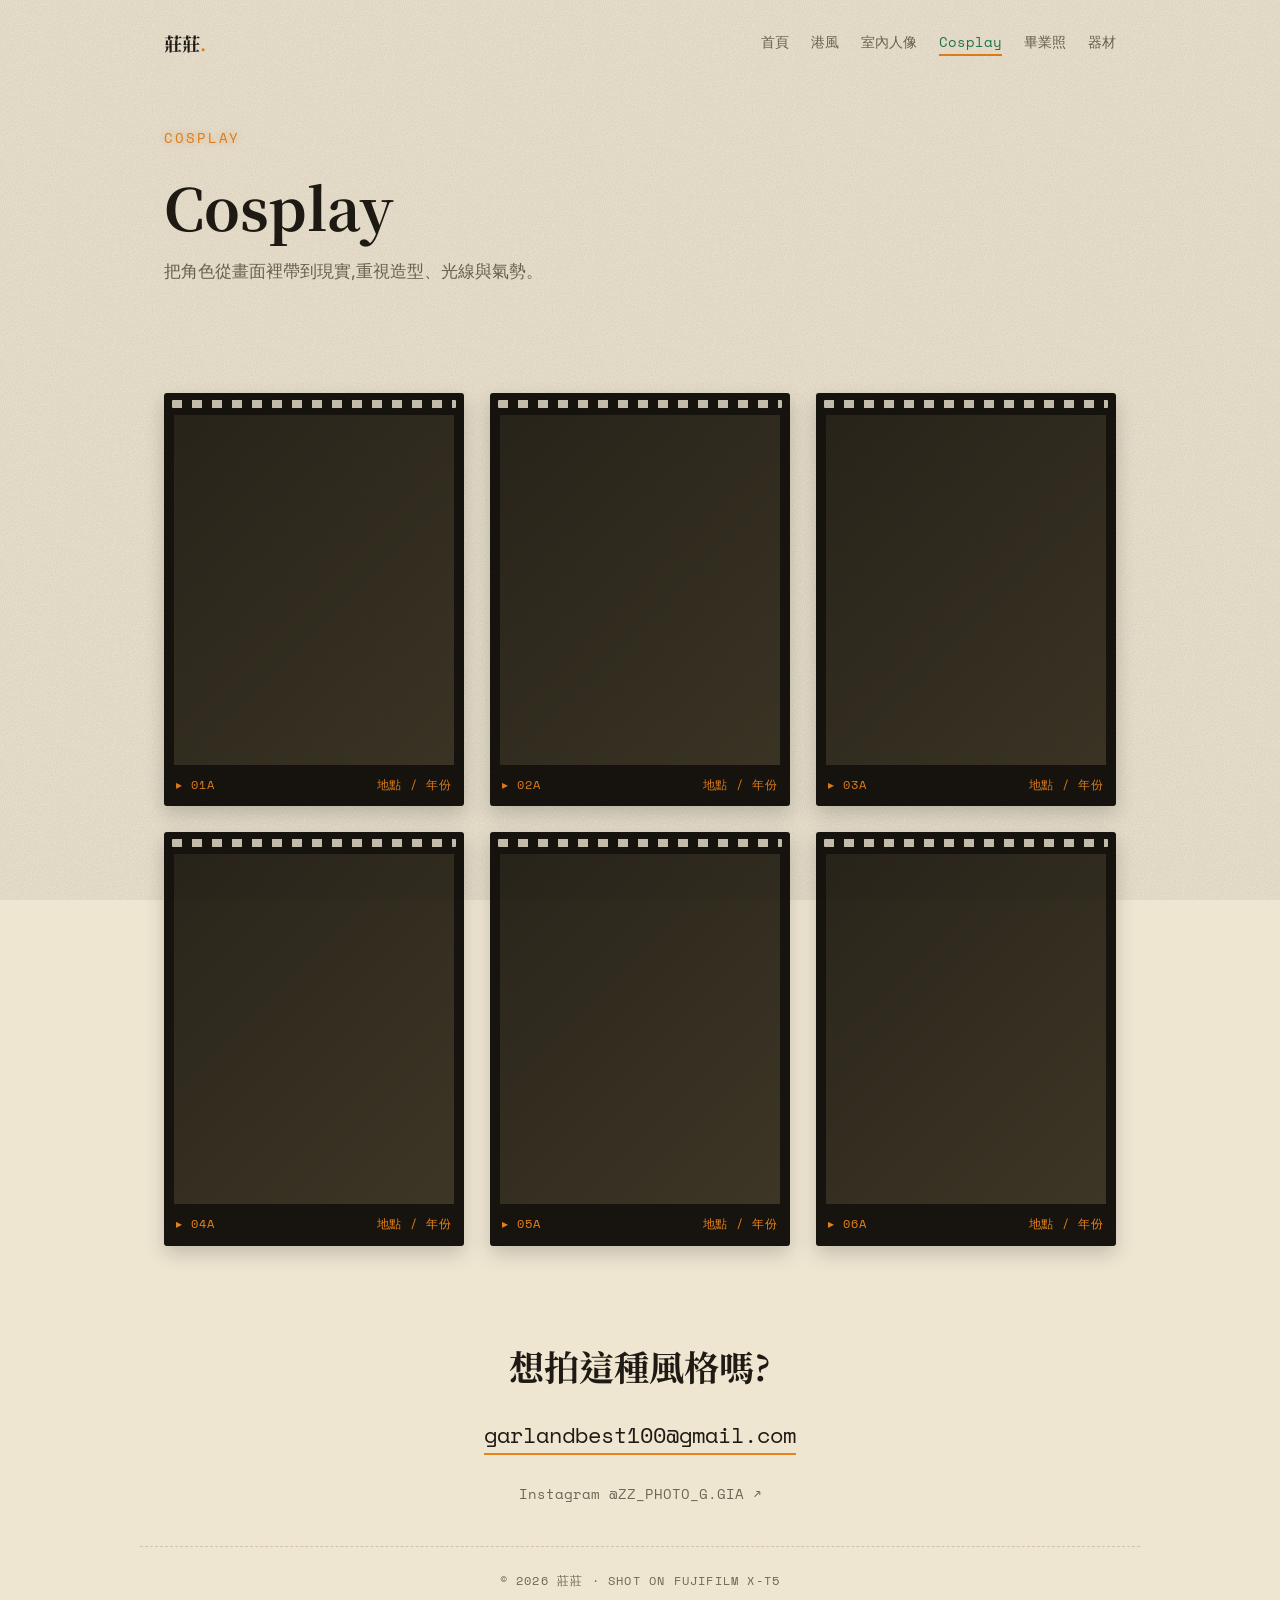
==== cosplay.html @ 4341ff83 "Add files via upload" ====
﻿<!doctype html>
<html lang="zh-Hant">
<head>
<meta charset="utf-8">
<meta name="viewport" content="width=device-width, initial-scale=1">
<title>Cosplay — 莊莊攝影作品集</title>
<meta name="description" content="莊莊的人像攝影作品集">
<link rel="preconnect" href="https://fonts.googleapis.com">
<link rel="preconnect" href="https://fonts.gstatic.com" crossorigin>
<link href="https://fonts.googleapis.com/css2?family=Inter:wght@400;500;600&family=Space+Mono&family=Noto+Serif+TC:wght@500;700&display=swap" rel="stylesheet">
<link rel="stylesheet" href="style.css">
</head>
<body>

<nav class="nav">
  <a class="logo" href="index.html">莊莊<span>.</span></a>
  <div class="links">
    <a href="index.html" >首頁</a>
    <a href="hk.html" >港風</a>
    <a href="indoor.html" >室內人像</a>
    <a href="cosplay.html" class="active">Cosplay</a>
    <a href="graduation.html" >畢業照</a>
    <a href="gear.html" >器材</a>
  </div>
</nav>
<header class="page-head">
  <p class="eyebrow">COSPLAY</p>
  <h1>Cosplay</h1>
  <p class="lead">把角色從畫面裡帶到現實,重視造型、光線與氣勢。</p>
</header>

<main>
  <section class="tight">
    <div class="gallery">
      <figure><div class="frame"><img src="images/cosplay/1.jpg" alt="Cosplay 01" loading="lazy" onerror="this.remove()"></div><figcaption><span>▸ 01A</span><span>地點 / 年份</span></figcaption></figure>
      <figure><div class="frame"><img src="images/cosplay/2.jpg" alt="Cosplay 02" loading="lazy" onerror="this.remove()"></div><figcaption><span>▸ 02A</span><span>地點 / 年份</span></figcaption></figure>
      <figure><div class="frame"><img src="images/cosplay/3.jpg" alt="Cosplay 03" loading="lazy" onerror="this.remove()"></div><figcaption><span>▸ 03A</span><span>地點 / 年份</span></figcaption></figure>
      <figure><div class="frame"><img src="images/cosplay/4.jpg" alt="Cosplay 04" loading="lazy" onerror="this.remove()"></div><figcaption><span>▸ 04A</span><span>地點 / 年份</span></figcaption></figure>
      <figure><div class="frame"><img src="images/cosplay/5.jpg" alt="Cosplay 05" loading="lazy" onerror="this.remove()"></div><figcaption><span>▸ 05A</span><span>地點 / 年份</span></figcaption></figure>
      <figure><div class="frame"><img src="images/cosplay/6.jpg" alt="Cosplay 06" loading="lazy" onerror="this.remove()"></div><figcaption><span>▸ 06A</span><span>地點 / 年份</span></figcaption></figure>
    </div>
  </section>

  <section class="contact small">
    <h2>想拍這種風格嗎?</h2>
    <a class="mail" href="mailto:garlandbest100@gmail.com">garlandbest100@gmail.com</a>
    <div class="social">
      <a href="https://www.instagram.com/ZZ_PHOTO_G.GIA/" target="_blank" rel="noopener">Instagram @ZZ_PHOTO_G.GIA ↗</a>
    </div>
  </section>
</main>
<footer>© 2026 莊莊 · SHOT ON FUJIFILM X-T5</footer>
</body>
</html>
---- style.css ----
/* 富士底片風:暖紙色、富士綠、日期印記橘、底片顆粒 */
:root {
  --bg: #efe6d2;
  --fg: #1f1b14;
  --muted: #6e6552;
  --line: #cfc3a8;
  --accent: #1f7a4d;   /* Fuji green */
  --stamp: #e8821a;    /* 底片日期印記橘 */
  --film: #17140f;
}
@media (prefers-color-scheme: dark) {
  :root {
    --bg: #15130e;
    --fg: #efe6d2;
    --muted: #a09677;
    --line: #34301f;
    --accent: #3fb680;
    --stamp: #f29a3c;
    --film: #0a0907;
  }
}

* { box-sizing: border-box; }
html { scroll-behavior: smooth; }
body {
  margin: 0;
  background: var(--bg);
  color: var(--fg);
  font-family: "Inter", "Noto Sans TC", "Microsoft JhengHei", system-ui, sans-serif;
  line-height: 1.7;
  -webkit-font-smoothing: antialiased;
}
/* 底片顆粒 */
body::before {
  content: "";
  position: fixed;
  inset: 0;
  pointer-events: none;
  z-index: 100;
  opacity: .12;
  mix-blend-mode: multiply;
  background-image: url("data:image/svg+xml;utf8,<svg xmlns='http://www.w3.org/2000/svg' width='200' height='200'><filter id='n'><feTurbulence type='fractalNoise' baseFrequency='.9' numOctaves='2' stitchTiles='stitch'/><feColorMatrix values='0 0 0 0 0  0 0 0 0 0  0 0 0 0 0  0 0 0 .9 0'/></filter><rect width='100%' height='100%' filter='url(%23n)'/></svg>");
}
@media (prefers-color-scheme: dark) {
  body::before { mix-blend-mode: screen; opacity: .06; }
}
a { color: inherit; text-decoration: none; }
ul { list-style: none; margin: 0; padding: 0; }

.nav, .hero, main, footer {
  max-width: 1000px;
  margin: 0 auto;
  padding-left: 24px;
  padding-right: 24px;
}
.mono, .eyebrow, .section-head span, .gallery figcaption, .skills li, footer {
  font-family: "Space Mono", "Courier New", monospace;
}

/* Nav */
.nav {
  display: flex;
  justify-content: space-between;
  align-items: center;
  padding-top: 28px;
  padding-bottom: 28px;
}
.logo { font-family: "Noto Serif TC", serif; font-weight: 700; font-size: 1.15rem; }
.logo span { color: var(--stamp); }
.links { display: flex; gap: 28px; font-family: "Space Mono", monospace; font-size: 0.85rem; color: var(--muted); }
.links a:hover { color: var(--accent); }

/* Hero */
.hero { padding-top: 60px; padding-bottom: 90px; }
.avatar {
  width: 124px;
  height: 124px;
  object-fit: cover;
  display: block;
  margin-bottom: 30px;
  padding: 6px 6px 22px;          /* 拍立得相框 */
  background: #fbf7ec;
  box-shadow: 0 6px 18px rgba(0,0,0,.25);
  transform: rotate(-3deg);
  box-sizing: content-box;
}
.eyebrow {
  color: var(--stamp);
  font-size: 0.85rem;
  letter-spacing: 0.14em;
  margin: 0 0 22px;
  text-shadow: 0 0 6px rgba(232,130,26,.45);   /* 日期印記微光 */
}
.hero h1 {
  font-family: "Noto Serif TC", serif;
  font-weight: 700;
  font-size: clamp(2.2rem, 6vw, 4.1rem);
  line-height: 1.22;
  letter-spacing: -0.01em;
  margin: 0 0 26px;
}
.hero h1 em { font-style: normal; color: var(--accent); }
.lead { max-width: 540px; color: var(--muted); font-size: 1.08rem; margin: 0 0 34px; }
.cta { display: flex; gap: 12px; flex-wrap: wrap; }
.btn {
  padding: 12px 26px;
  border: 1.5px solid var(--fg);
  border-radius: 4px;
  font-weight: 500;
  transition: transform .2s, background .2s, color .2s, border-color .2s;
}
.btn:hover { transform: translateY(-2px); border-color: var(--accent); color: var(--accent); }
.btn.primary { background: var(--accent); border-color: var(--accent); color: #f7f1e1; }
.btn.primary:hover { background: var(--fg); border-color: var(--fg); color: var(--bg); }

/* Sections */
section { padding: 56px 0; }
.section-head {
  display: flex;
  justify-content: space-between;
  align-items: baseline;
  border-bottom: 2px solid var(--fg);
  padding-bottom: 12px;
}
.section-head h2 { font-family: "Noto Serif TC", serif; font-size: 1.6rem; margin: 0; }
.section-head span { color: var(--stamp); font-size: 0.8rem; letter-spacing: 0.1em; }

/* Gallery:底片格 */
.gallery {
  display: grid;
  grid-template-columns: repeat(auto-fill, minmax(260px, 1fr));
  gap: 26px;
  padding-top: 30px;
}
.gallery figure {
  position: relative;
  margin: 0;
  background: var(--film);
  padding: 22px 10px 10px;       /* 上方留給齒孔 */
  border-radius: 3px;
  box-shadow: 0 8px 20px rgba(0,0,0,.18);
  transition: transform .3s;
}
.gallery figure:hover { transform: translateY(-4px) rotate(-.6deg); }
/* 齒孔 */
.gallery figure::before {
  content: "";
  position: absolute;
  top: 7px; left: 8px; right: 8px;
  height: 8px;
  background: repeating-linear-gradient(90deg, #efe6d2 0 10px, transparent 10px 20px);
  border-radius: 1px;
  opacity: .85;
}
.gallery .frame {
  aspect-ratio: 4 / 5;
  overflow: hidden;
  background: linear-gradient(135deg, #2a251b, #3d3626);
}
.gallery img {
  width: 100%;
  height: 100%;
  object-fit: cover;
  display: block;
  filter: saturate(1.06) contrast(1.04) sepia(.1);
}
.gallery figcaption {
  padding: 10px 2px 2px;
  font-size: 0.72rem;
  letter-spacing: 0.08em;
  color: var(--stamp);
  display: flex;
  justify-content: space-between;
}

/* Nav 多頁 */
.links { flex-wrap: wrap; justify-content: flex-end; gap: 8px 22px; }
.links a.active { color: var(--accent); border-bottom: 2px solid var(--stamp); }

/* 分類頁標題 */
.page-head { max-width: 1000px; margin: 0 auto; padding: 40px 24px 20px; }
.page-head h1 {
  font-family: "Noto Serif TC", serif;
  font-size: clamp(2.2rem, 6vw, 3.6rem);
  line-height: 1.2;
  margin: 0 0 14px;
}
section.tight { padding: 24px 0 40px; }
.contact.small { padding: 50px 0 40px; }
.contact.small h2 { font-size: clamp(1.5rem, 4vw, 2.2rem); }

/* 首頁分類卡 */
.cats {
  display: grid;
  grid-template-columns: repeat(auto-fill, minmax(220px, 1fr));
  gap: 22px;
  padding-top: 28px;
}
.cat {
  background: var(--film);
  padding: 10px 10px 0;
  border-radius: 3px;
  box-shadow: 0 8px 20px rgba(0,0,0,.18);
  color: #efe6d2;
  transition: transform .3s;
}
.cat:hover { transform: translateY(-4px) rotate(-.6deg); }
.cat .cover {
  aspect-ratio: 4 / 5;
  overflow: hidden;
  background: linear-gradient(135deg, #2a251b, #3d3626);
}
.cat .cover img { width: 100%; height: 100%; object-fit: cover; display: block; filter: saturate(1.06) contrast(1.04) sepia(.1); }
.cat-info { display: flex; align-items: baseline; gap: 10px; padding: 12px 2px 14px; }
.cat-info .num { font-family: "Space Mono", monospace; color: var(--stamp); font-size: 0.75rem; }
.cat-info h3 { font-family: "Noto Serif TC", serif; margin: 0; font-size: 1.15rem; flex: 1; }
.cat-info .arrow { color: var(--stamp); transition: transform .25s; }
.cat:hover .arrow { transform: translateX(4px); }
.more { margin: 24px 0 0; font-family: "Space Mono", monospace; font-size: 0.9rem; }
.more a { color: var(--accent); border-bottom: 1px solid var(--accent); }

/* 器材頁 */
.gear-list { border-top: 2px solid var(--fg); }
.gear {
  display: grid;
  grid-template-columns: 80px 1fr;
  gap: 16px;
  padding: 28px 0;
  border-bottom: 1px dashed var(--line);
}
.gear .num { font-family: "Space Mono", monospace; color: var(--stamp); font-size: 0.8rem; padding-top: 8px; letter-spacing: 0.1em; }
.gear h3 { font-family: "Noto Serif TC", serif; font-size: 1.5rem; margin: 0 0 6px; }
.gear p { margin: 0; color: var(--muted); max-width: 560px; }

/* About */
.about-grid { display: grid; grid-template-columns: 1.6fr 1fr; gap: 48px; padding-top: 28px; }
.about-grid p { margin: 0; font-size: 1.08rem; }
.skills li {
  padding: 10px 0;
  border-bottom: 1px dashed var(--line);
  font-size: 0.85rem;
}
.skills li::before { content: "▸ "; color: var(--stamp); }

/* Contact */
.contact { text-align: center; padding: 90px 0 70px; }
.contact h2 {
  font-family: "Noto Serif TC", serif;
  font-size: clamp(2rem, 6vw, 3.4rem);
  margin: 0 0 20px;
}
.mail {
  font-family: "Space Mono", monospace;
  font-size: clamp(1rem, 3vw, 1.4rem);
  border-bottom: 2px solid var(--stamp);
  padding-bottom: 2px;
}
.mail:hover { color: var(--accent); }
.social { margin-top: 28px; display: flex; gap: 22px; justify-content: center; flex-wrap: wrap; color: var(--muted); font-family: "Space Mono", monospace; font-size: 0.9rem; }
.social a:hover { color: var(--accent); }

footer { text-align: center; color: var(--muted); font-size: 0.75rem; letter-spacing: 0.1em; padding-top: 24px; padding-bottom: 40px; border-top: 1px dashed var(--line); }

@media (max-width: 640px) {
  .hero { padding-top: 30px; padding-bottom: 60px; }
  .about-grid { grid-template-columns: 1fr; gap: 24px; }
  .links { gap: 18px; }
}
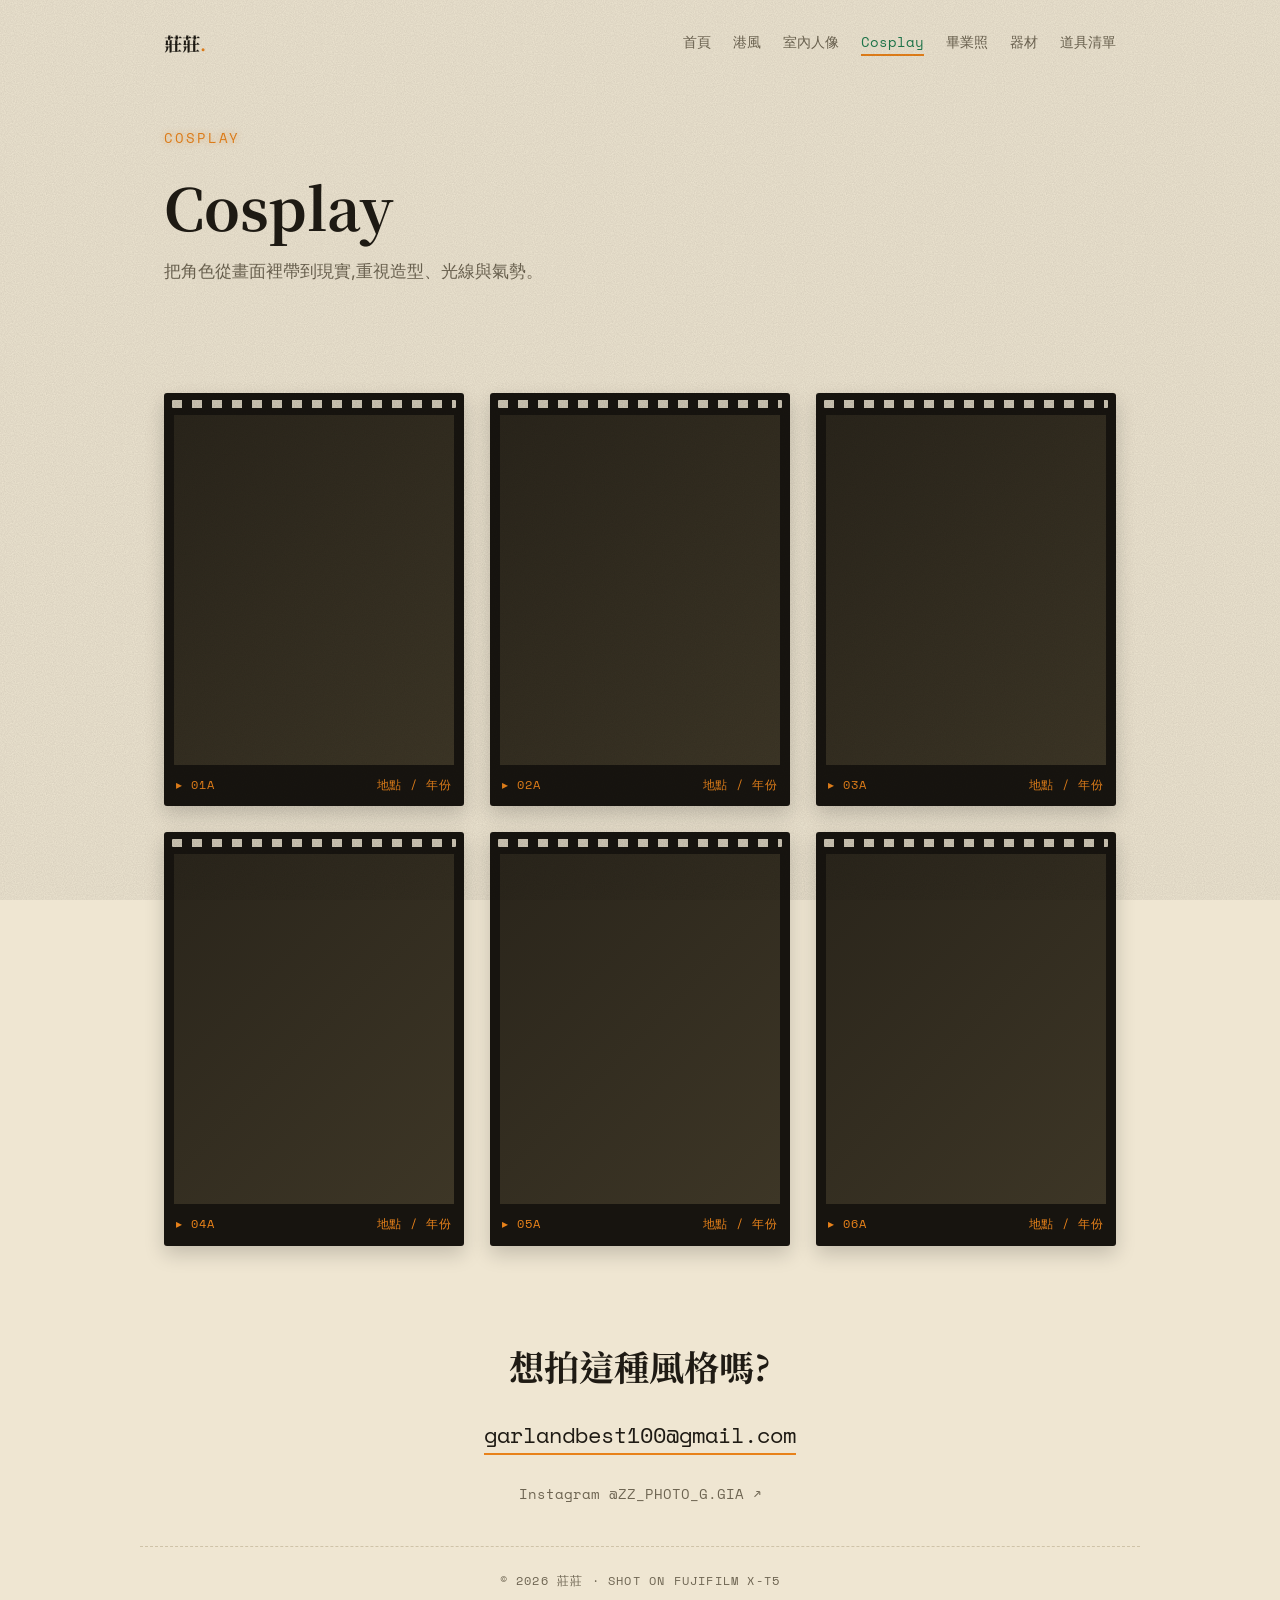
==== commit c3617b8a: "Add files via upload" ====
--- a/cosplay.html
+++ b/cosplay.html
@@ -21,6 +21,7 @@
     <a href="cosplay.html" class="active">Cosplay</a>
     <a href="graduation.html" >畢業照</a>
     <a href="gear.html" >器材</a>
+    <a href="props.html" >道具清單</a>
   </div>
 </nav>
 <header class="page-head">
@@ -51,4 +52,4 @@
 </main>
 <footer>© 2026 莊莊 · SHOT ON FUJIFILM X-T5</footer>
 </body>
-</html>
+</html>
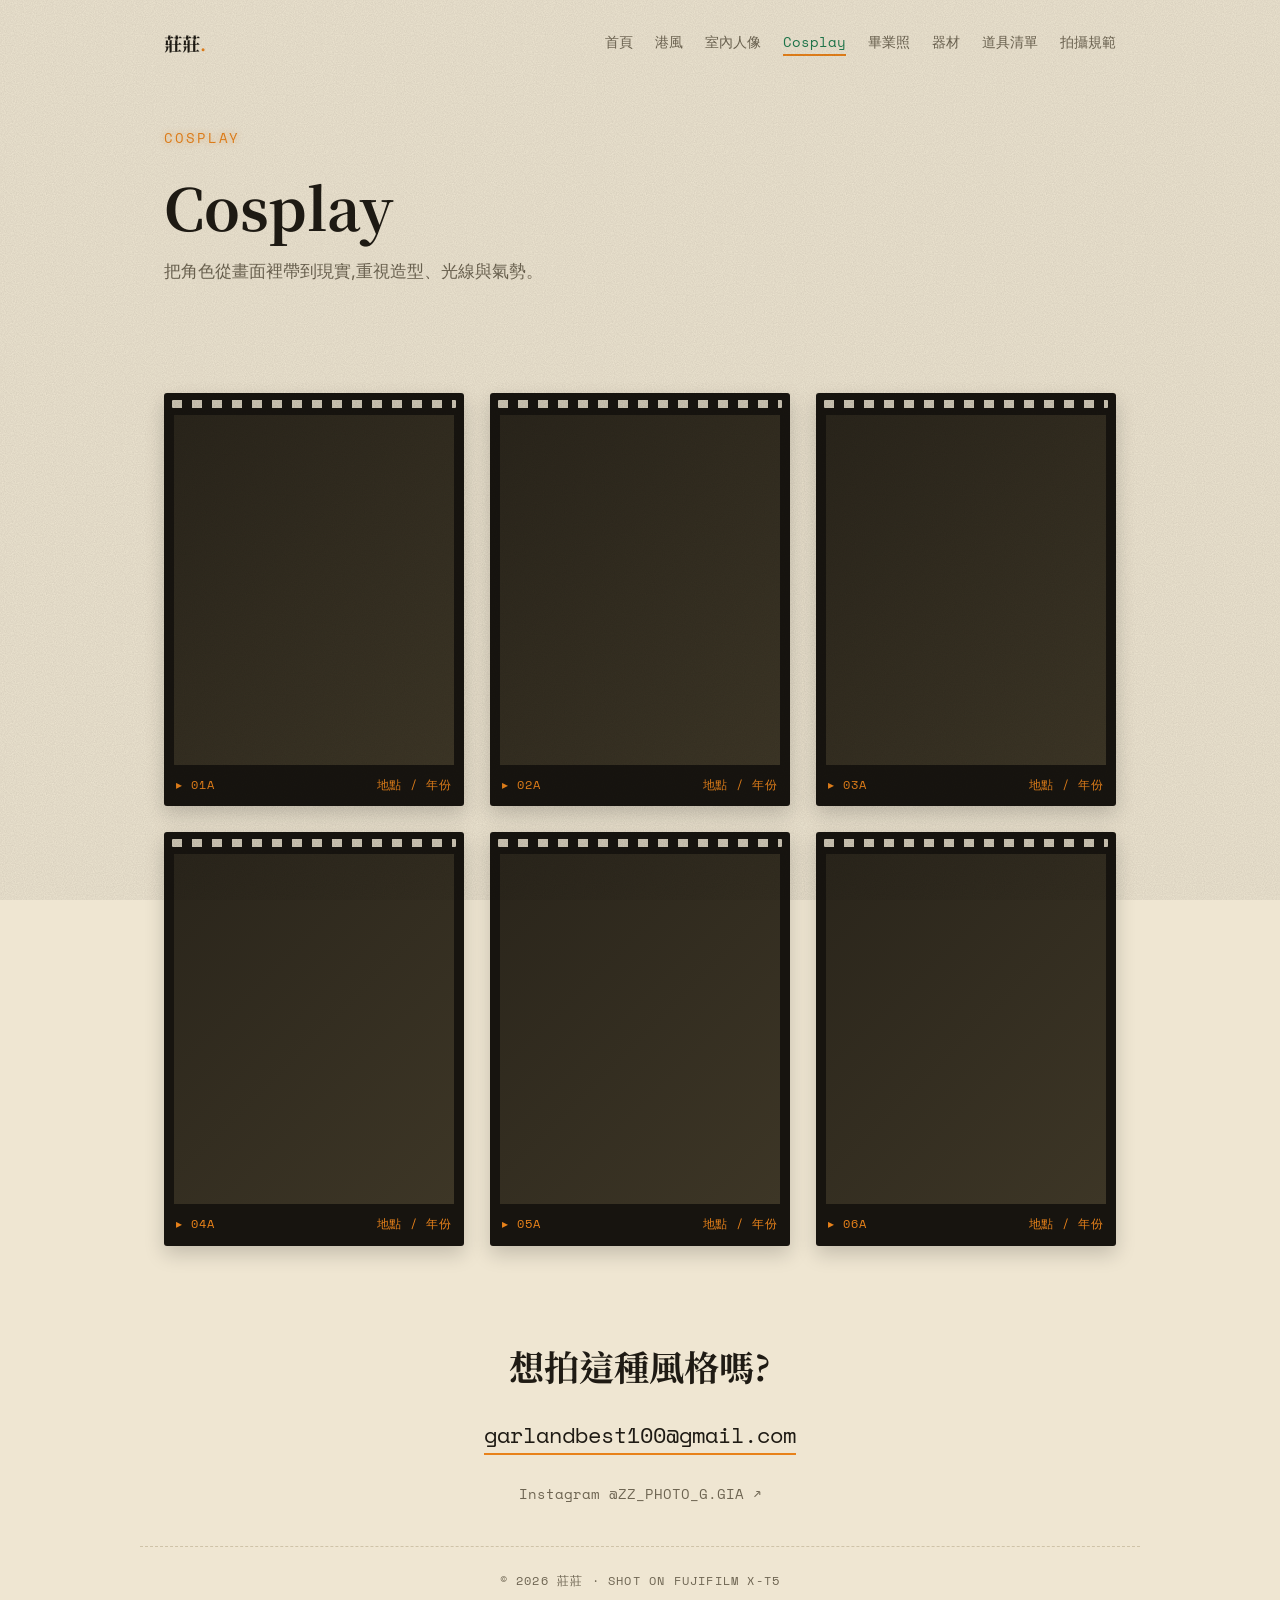
==== commit 8403edb0: "Add props list, rules and pricing pages; update nav" ====
--- a/cosplay.html
+++ b/cosplay.html
@@ -22,6 +22,7 @@
     <a href="graduation.html" >畢業照</a>
     <a href="gear.html" >器材</a>
     <a href="props.html" >道具清單</a>
+    <a href="rules.html" >拍攝規範</a>
   </div>
 </nav>
 <header class="page-head">
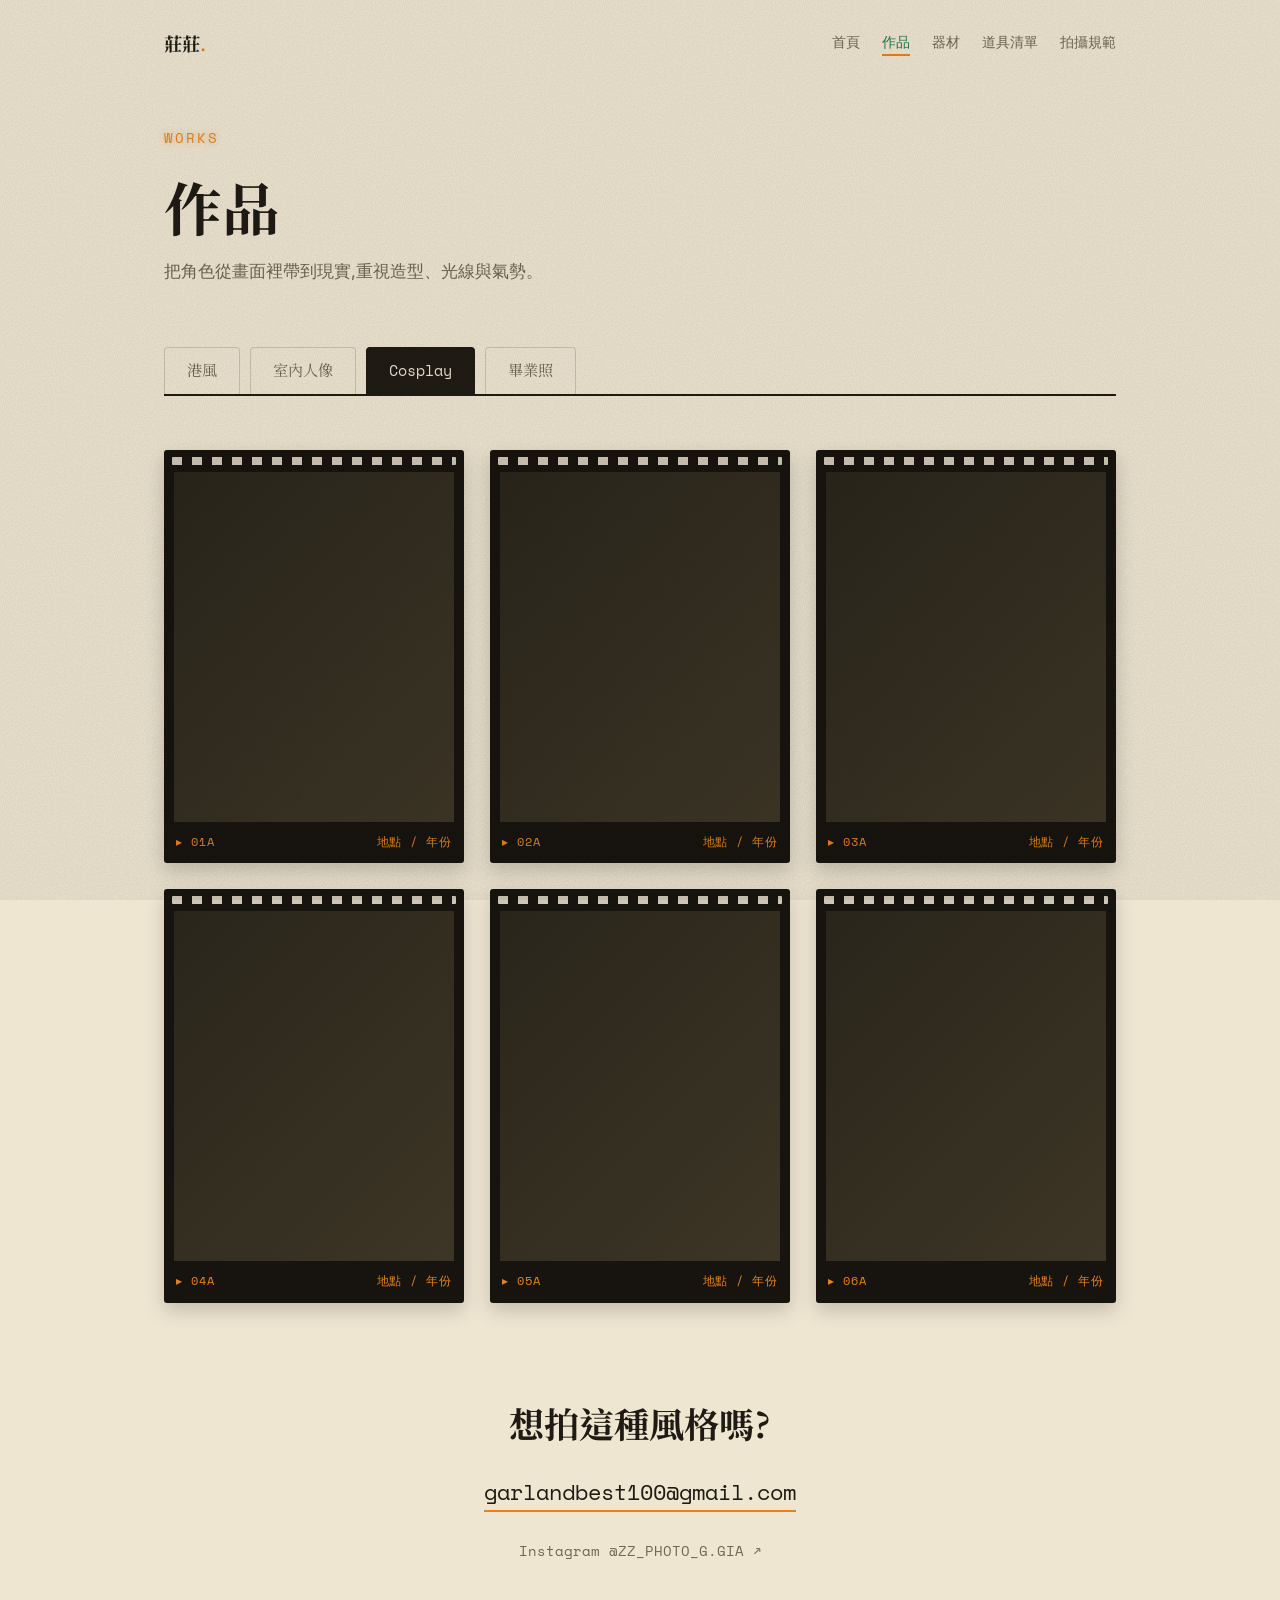
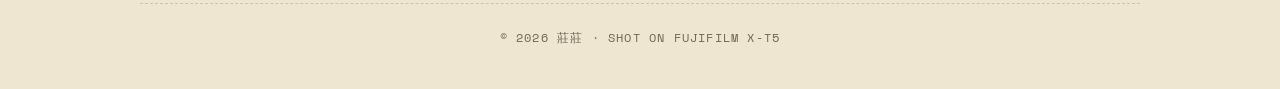
==== commit 1b3ae900: "Merge four categories into a Works page with sub-tabs" ====
--- a/cosplay.html
+++ b/cosplay.html
@@ -2,55 +2,10 @@
 <html lang="zh-Hant">
 <head>
 <meta charset="utf-8">
-<meta name="viewport" content="width=device-width, initial-scale=1">
-<title>Cosplay — 莊莊攝影作品集</title>
-<meta name="description" content="莊莊的人像攝影作品集">
-<link rel="preconnect" href="https://fonts.googleapis.com">
-<link rel="preconnect" href="https://fonts.gstatic.com" crossorigin>
-<link href="https://fonts.googleapis.com/css2?family=Inter:wght@400;500;600&family=Space+Mono&family=Noto+Serif+TC:wght@500;700&display=swap" rel="stylesheet">
-<link rel="stylesheet" href="style.css">
+<meta http-equiv="refresh" content="0; url=works.html#cosplay">
+<title>作品 — 莊莊攝影作品集</title>
+<link rel="canonical" href="works.html#cosplay">
+<script>location.replace("works.html#cosplay");</script>
 </head>
-<body>
-
-<nav class="nav">
-  <a class="logo" href="index.html">莊莊<span>.</span></a>
-  <div class="links">
-    <a href="index.html" >首頁</a>
-    <a href="hk.html" >港風</a>
-    <a href="indoor.html" >室內人像</a>
-    <a href="cosplay.html" class="active">Cosplay</a>
-    <a href="graduation.html" >畢業照</a>
-    <a href="gear.html" >器材</a>
-    <a href="props.html" >道具清單</a>
-    <a href="rules.html" >拍攝規範</a>
-  </div>
-</nav>
-<header class="page-head">
-  <p class="eyebrow">COSPLAY</p>
-  <h1>Cosplay</h1>
-  <p class="lead">把角色從畫面裡帶到現實,重視造型、光線與氣勢。</p>
-</header>
-
-<main>
-  <section class="tight">
-    <div class="gallery">
-      <figure><div class="frame"><img src="images/cosplay/1.jpg" alt="Cosplay 01" loading="lazy" onerror="this.remove()"></div><figcaption><span>▸ 01A</span><span>地點 / 年份</span></figcaption></figure>
-      <figure><div class="frame"><img src="images/cosplay/2.jpg" alt="Cosplay 02" loading="lazy" onerror="this.remove()"></div><figcaption><span>▸ 02A</span><span>地點 / 年份</span></figcaption></figure>
-      <figure><div class="frame"><img src="images/cosplay/3.jpg" alt="Cosplay 03" loading="lazy" onerror="this.remove()"></div><figcaption><span>▸ 03A</span><span>地點 / 年份</span></figcaption></figure>
-      <figure><div class="frame"><img src="images/cosplay/4.jpg" alt="Cosplay 04" loading="lazy" onerror="this.remove()"></div><figcaption><span>▸ 04A</span><span>地點 / 年份</span></figcaption></figure>
-      <figure><div class="frame"><img src="images/cosplay/5.jpg" alt="Cosplay 05" loading="lazy" onerror="this.remove()"></div><figcaption><span>▸ 05A</span><span>地點 / 年份</span></figcaption></figure>
-      <figure><div class="frame"><img src="images/cosplay/6.jpg" alt="Cosplay 06" loading="lazy" onerror="this.remove()"></div><figcaption><span>▸ 06A</span><span>地點 / 年份</span></figcaption></figure>
-    </div>
-  </section>
-
-  <section class="contact small">
-    <h2>想拍這種風格嗎?</h2>
-    <a class="mail" href="mailto:garlandbest100@gmail.com">garlandbest100@gmail.com</a>
-    <div class="social">
-      <a href="https://www.instagram.com/ZZ_PHOTO_G.GIA/" target="_blank" rel="noopener">Instagram @ZZ_PHOTO_G.GIA ↗</a>
-    </div>
-  </section>
-</main>
-<footer>© 2026 莊莊 · SHOT ON FUJIFILM X-T5</footer>
-</body>
+<body><a href="works.html#cosplay">前往作品頁</a></body>
 </html>
